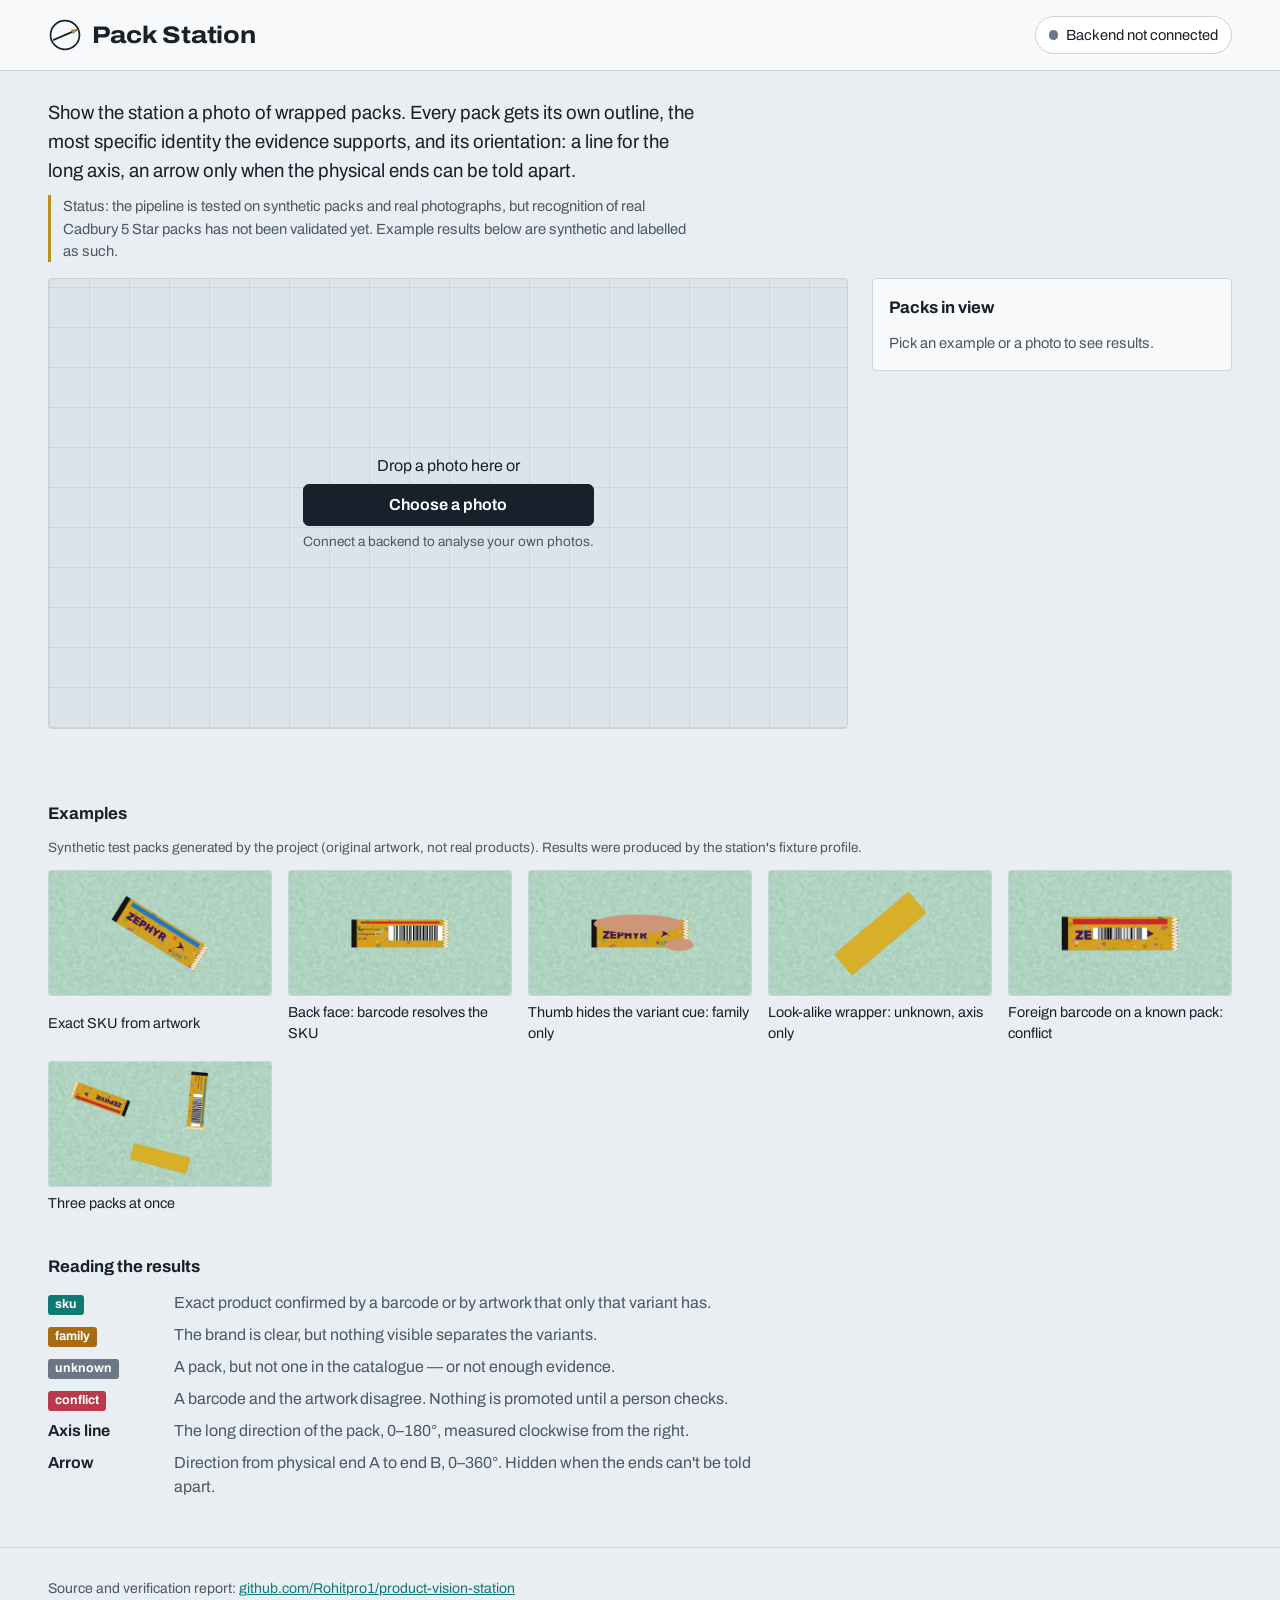
==== frontend/index.html @ 57a4e1ac "Real-data 5 Star training/eval pipeline, static frontend, backend CORS, Render blueprint - pvs.train" ====
<!doctype html>
<html lang="en">
<head>
<meta charset="utf-8">
<meta name="viewport" content="width=device-width, initial-scale=1">
<title>Pack Station — recognition and orientation</title>
<meta name="description" content="Check a photo of wrapped packs: each pack gets its own box, identity level and orientation.">
<link rel="preconnect" href="https://fonts.googleapis.com">
<link rel="preconnect" href="https://fonts.gstatic.com" crossorigin>
<link href="https://fonts.googleapis.com/css2?family=Archivo:wdth,wght@62..125,400..800&display=swap" rel="stylesheet">
<link rel="stylesheet" href="styles.css">
</head>
<body>
<header class="top">
  <div class="brand">
    <svg class="mark" viewBox="0 0 40 40" aria-hidden="true"><circle cx="20" cy="20" r="17" fill="none" stroke="currentColor" stroke-width="2"/><line x1="6" y1="26" x2="34" y2="14" stroke="currentColor" stroke-width="2"/><path d="M34 14 L27 13 L30 19 Z" fill="var(--gold)"/></svg>
    <h1>Pack Station</h1>
  </div>
  <details class="conn" id="conn">
    <summary><span class="dot" id="connDot"></span><span id="connText">Backend not connected</span></summary>
    <form id="connForm" class="conn-form">
      <label for="apiUrl">Backend URL</label>
      <input id="apiUrl" type="url" placeholder="https://your-backend.example.com" autocomplete="off">
      <label for="apiToken">Access token <span class="opt">(if the backend requires one)</span></label>
      <input id="apiToken" type="password" autocomplete="off">
      <div class="row"><button type="submit">Connect</button><button type="button" id="disconnect" class="ghost">Disconnect</button></div>
      <p class="hint" id="connHint">Without a backend you can still explore the saved examples below.</p>
    </form>
  </details>
</header>

<main>
  <section class="intro">
    <p class="lede">Show the station a photo of wrapped packs. Every pack gets its own outline, the most specific identity the evidence supports, and its orientation: a line for the long axis, an arrow only when the physical ends can be told apart.</p>
    <p class="status-note">Status: the pipeline is tested on synthetic packs and real photographs, but recognition of real Cadbury 5 Star packs has not been validated yet. Example results below are synthetic and labelled as such.</p>
  </section>

  <section class="work">
    <div class="stage-wrap">
      <div class="stage" id="stage">
        <canvas id="canvas" width="960" height="540" aria-label="Photo with detected packs"></canvas>
        <div class="drop" id="drop">
          <p>Drop a photo here or</p>
          <label class="pick">Choose a photo<input id="file" type="file" accept="image/jpeg,image/png,image/webp,image/bmp"></label>
          <p class="small" id="dropNote">Connect a backend to analyse your own photos.</p>
        </div>
      </div>
      <div class="frame-meta" id="frameMeta" aria-live="polite"></div>
    </div>

    <aside class="instances" aria-label="Detected packs">
      <h2>Packs in view</h2>
      <ol id="list" class="list"><li class="empty">Pick an example or a photo to see results.</li></ol>
    </aside>
  </section>

  <section class="examples">
    <h2>Examples</h2>
    <p class="small">Synthetic test packs generated by the project (original artwork, not real products). Results were produced by the station's fixture profile.</p>
    <div class="ex-grid" id="examples"></div>
  </section>

  <section class="legend">
    <h2>Reading the results</h2>
    <dl>
      <div><dt><span class="chip sku">sku</span></dt><dd>Exact product confirmed by a barcode or by artwork that only that variant has.</dd></div>
      <div><dt><span class="chip family">family</span></dt><dd>The brand is clear, but nothing visible separates the variants.</dd></div>
      <div><dt><span class="chip unknown">unknown</span></dt><dd>A pack, but not one in the catalogue — or not enough evidence.</dd></div>
      <div><dt><span class="chip conflict">conflict</span></dt><dd>A barcode and the artwork disagree. Nothing is promoted until a person checks.</dd></div>
      <div><dt>Axis line</dt><dd>The long direction of the pack, 0–180°, measured clockwise from the right.</dd></div>
      <div><dt>Arrow</dt><dd>Direction from physical end A to end B, 0–360°. Hidden when the ends can't be told apart.</dd></div>
    </dl>
  </section>
</main>

<footer>
  <p>Source and verification report: <a href="https://github.com/Rohitpro1/product-vision-station">github.com/Rohitpro1/product-vision-station</a></p>
</footer>
<script src="config.js"></script>
<script src="app.js" type="module"></script>
</body>
</html>
---- frontend/styles.css ----
:root {
  --table: #E9EEF2;   /* light-table surface */
  --panel: #F7F9FA;
  --ink: #17212B;
  --ink-2: #4A5866;
  --rule: #C9D3DB;
  --gold: #B8901F;    /* heading / arrow */
  --teal: #0F7A73;    /* sku */
  --amber: #A86A12;   /* family */
  --slate: #6B7785;   /* unknown */
  --rose: #B83A4B;    /* conflict */
  --violet: #5A4FA0;  /* ambiguous */
  --focus: #1F6FD1;
  font-family: "Archivo", system-ui, sans-serif;
  font-variant-numeric: tabular-nums;
}
* { box-sizing: border-box; }
html { color: var(--ink); background: var(--table); }
body { margin: 0; line-height: 1.5; }
a { color: var(--teal); }
:focus-visible { outline: 3px solid var(--focus); outline-offset: 2px; }

.top {
  display: flex; align-items: center; justify-content: space-between; gap: 1rem; flex-wrap: wrap;
  padding: 1rem clamp(1rem, 4vw, 3rem); border-bottom: 1px solid var(--rule); background: var(--panel);
}
.brand { display: flex; align-items: center; gap: .6rem; }
.mark { width: 34px; height: 34px; color: var(--ink); }
h1 { margin: 0; font-size: 1.5rem; font-weight: 750; font-stretch: 112%; letter-spacing: -0.01em; }
h2 { font-size: 1.05rem; font-weight: 700; margin: 0 0 .75rem; }

.conn { position: relative; }
.conn summary { cursor: pointer; list-style: none; display: flex; gap: .5rem; align-items: center; padding: .45rem .8rem;
  border: 1px solid var(--rule); border-radius: 999px; background: #fff; font-size: .92rem; }
.conn summary::-webkit-details-marker { display: none; }
.dot { width: .6rem; height: .6rem; border-radius: 50%; background: var(--slate); }
.dot.ok { background: var(--teal); } .dot.bad { background: var(--rose); }
.conn-form { position: absolute; right: 0; top: calc(100% + .5rem); z-index: 5; width: min(360px, 90vw); padding: 1rem;
  background: #fff; border: 1px solid var(--rule); border-radius: 10px; box-shadow: 0 8px 24px rgba(23,33,43,.12);
  display: grid; gap: .45rem; }
.conn-form label { font-size: .85rem; font-weight: 600; }
.opt { font-weight: 400; color: var(--ink-2); }
input[type=url], input[type=password] { font: inherit; padding: .5rem .6rem; border: 1px solid var(--rule); border-radius: 6px; }
.row { display: flex; gap: .5rem; margin-top: .25rem; }
button, .pick { font: inherit; font-weight: 650; padding: .5rem .9rem; border-radius: 6px; border: 1px solid var(--ink);
  background: var(--ink); color: #fff; cursor: pointer; }
button.ghost { background: transparent; color: var(--ink); }
.hint, .small { font-size: .85rem; color: var(--ink-2); margin: .25rem 0 0; }

main { padding: 0 clamp(1rem, 4vw, 3rem) 3rem; max-width: 1400px; margin: 0 auto; }
.intro { max-width: 72ch; padding: 1.75rem 0 1rem; }
.lede { font-size: 1.2rem; font-stretch: 96%; margin: 0 0 .6rem; }
.status-note { margin: 0; font-size: .92rem; color: var(--ink-2); border-left: 3px solid var(--gold); padding-left: .75rem; }

.work { display: grid; grid-template-columns: minmax(0, 1fr) 360px; gap: 1.5rem; align-items: start; }
.stage-wrap { min-width: 0; }
.stage { position: relative; background: #DCE3E9; border: 1px solid var(--rule); border-radius: 4px; overflow: hidden;
  /* calibration ticks: the station's light table */
  background-image: repeating-linear-gradient(90deg, rgba(23,33,43,.08) 0 1px, transparent 1px 40px),
                    repeating-linear-gradient(0deg, rgba(23,33,43,.08) 0 1px, transparent 1px 40px); }
canvas { display: block; width: 100%; height: auto; }
.drop { position: absolute; inset: 0; display: grid; place-content: center; text-align: center; gap: .4rem; padding: 1rem; }
.drop.hidden { display: none; }
.drop.over { background: rgba(15,122,115,.08); outline: 2px dashed var(--teal); outline-offset: -8px; }
.drop p { margin: 0; }
.pick input { position: absolute; width: 1px; height: 1px; opacity: 0; }
.pick:focus-within { outline: 3px solid var(--focus); outline-offset: 2px; }
.frame-meta { font-size: .85rem; color: var(--ink-2); padding: .5rem 0; min-height: 2rem; }
.frame-meta strong { color: var(--ink); }

.instances { background: var(--panel); border: 1px solid var(--rule); border-radius: 4px; padding: 1rem; }
.list { list-style: none; margin: 0; padding: 0; display: grid; gap: .75rem; }
.list .empty { color: var(--ink-2); font-size: .92rem; }
.inst { display: grid; grid-template-columns: 84px 1fr; gap: .75rem; align-items: center; padding-bottom: .75rem;
  border-bottom: 1px solid var(--rule); }
.inst:last-child { border-bottom: 0; padding-bottom: 0; }
.dial { width: 84px; height: 84px; }
.inst h3 { margin: 0 0 .15rem; font-size: .98rem; font-weight: 700; }
.inst .angles { font-size: .88rem; margin: .1rem 0; }
.inst .why { font-size: .8rem; color: var(--ink-2); margin: 0; }
.chip { display: inline-block; font-size: .78rem; font-weight: 700; padding: .05rem .45rem; border-radius: 3px; color: #fff; }
.chip.sku { background: var(--teal); } .chip.family { background: var(--amber); } .chip.unknown { background: var(--slate); }
.chip.conflict { background: var(--rose); } .chip.ambiguous { background: var(--violet); }

.examples { margin-top: 2.5rem; }
.ex-grid { display: grid; grid-template-columns: repeat(auto-fill, minmax(200px, 1fr)); gap: 1rem; margin-top: .75rem; }
.ex { all: unset; cursor: pointer; display: grid; gap: .35rem; }
.ex img { width: 100%; aspect-ratio: 16/9; object-fit: cover; border: 1px solid var(--rule); border-radius: 3px; }
.ex span { font-size: .9rem; }
.ex[aria-pressed=true] img { outline: 3px solid var(--gold); outline-offset: 2px; }
.ex:focus-visible img { outline: 3px solid var(--focus); outline-offset: 2px; }

.legend { margin-top: 2.5rem; max-width: 80ch; }
.legend dl { display: grid; gap: .5rem; margin: 0; }
.legend dl div { display: grid; grid-template-columns: 110px 1fr; gap: 1rem; }
.legend dt { font-weight: 650; } .legend dd { margin: 0; color: var(--ink-2); }

footer { border-top: 1px solid var(--rule); padding: 1rem clamp(1rem, 4vw, 3rem); font-size: .88rem; color: var(--ink-2); }

@media (max-width: 900px) {
  .work { grid-template-columns: 1fr; }
  .legend dl div { grid-template-columns: 1fr; gap: 0; }
}
@media (prefers-reduced-motion: no-preference) {
  .dial .needle { transition: transform .5s cubic-bezier(.2,.8,.2,1); }
}
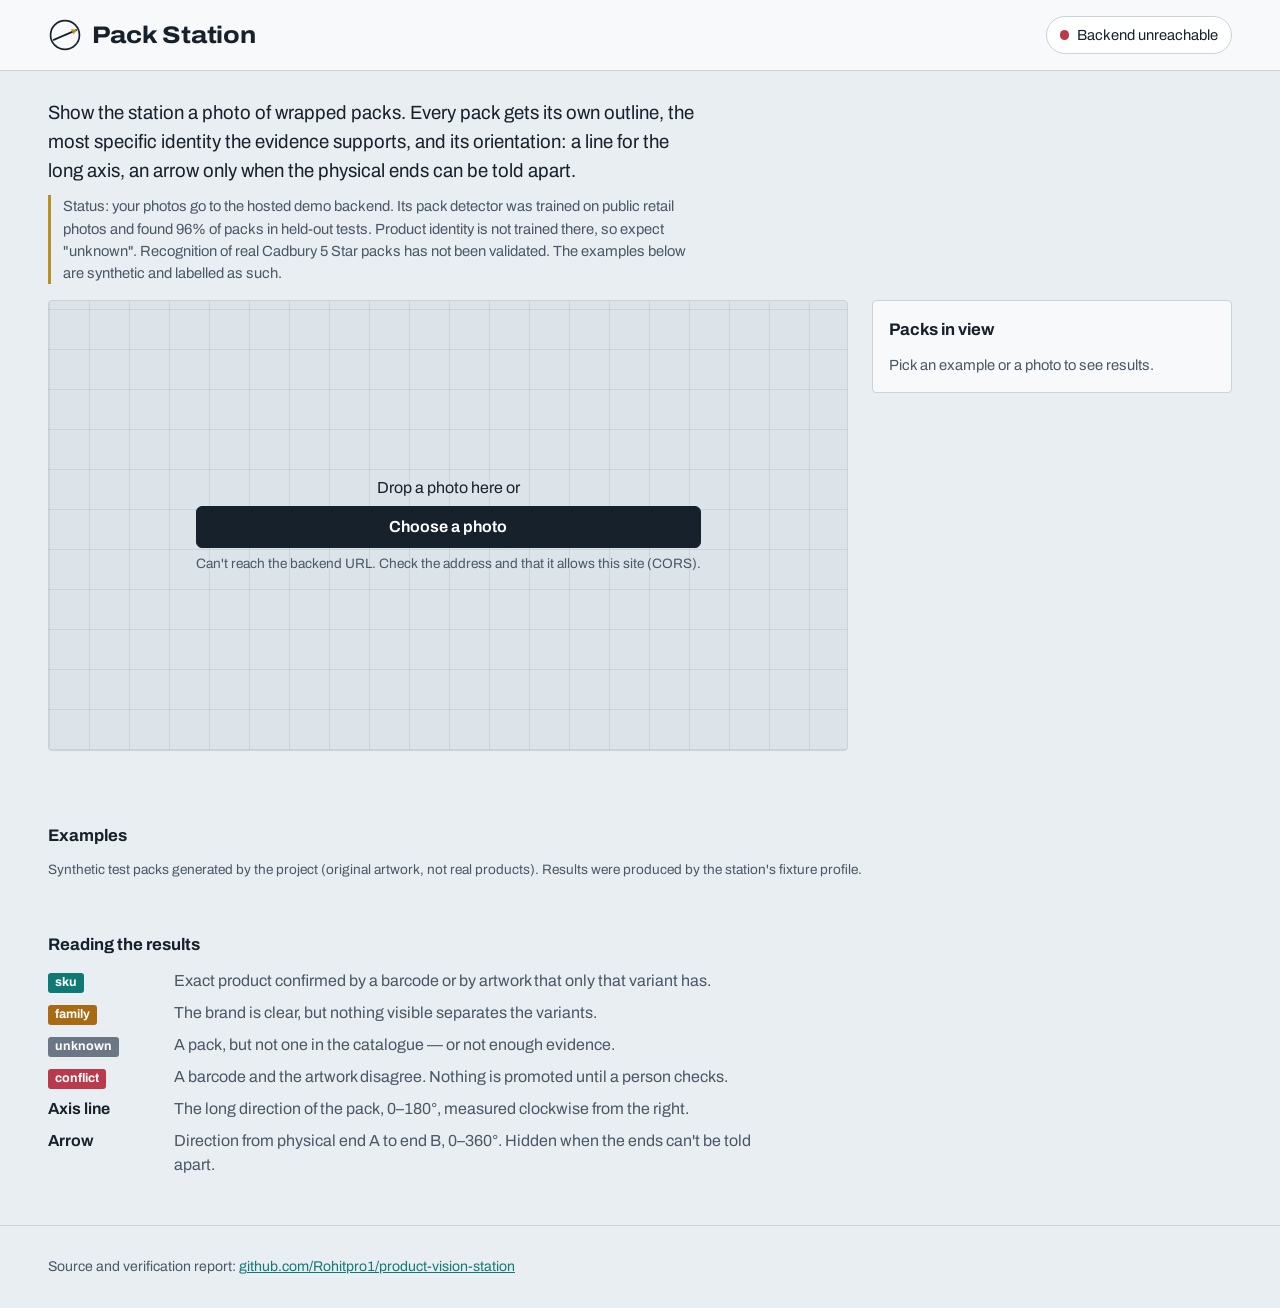
==== commit 641c3f27: "Frontend defaults to the hosted API; Vercel API pinned to 817ad2f + bundle sha256" ====
--- a/frontend/index.html
+++ b/frontend/index.html
@@ -32,7 +32,7 @@
 <main>
   <section class="intro">
     <p class="lede">Show the station a photo of wrapped packs. Every pack gets its own outline, the most specific identity the evidence supports, and its orientation: a line for the long axis, an arrow only when the physical ends can be told apart.</p>
-    <p class="status-note">Status: the pipeline is tested on synthetic packs and real photographs, but recognition of real Cadbury 5 Star packs has not been validated yet. Example results below are synthetic and labelled as such.</p>
+    <p class="status-note">Status: your photos go to the hosted demo backend. Its pack detector was trained on public retail photos and found 96% of packs in held-out tests. Product identity is not trained there, so expect "unknown". Recognition of real Cadbury 5 Star packs has not been validated. The examples below are synthetic and labelled as such.</p>
   </section>
 
   <section class="work">
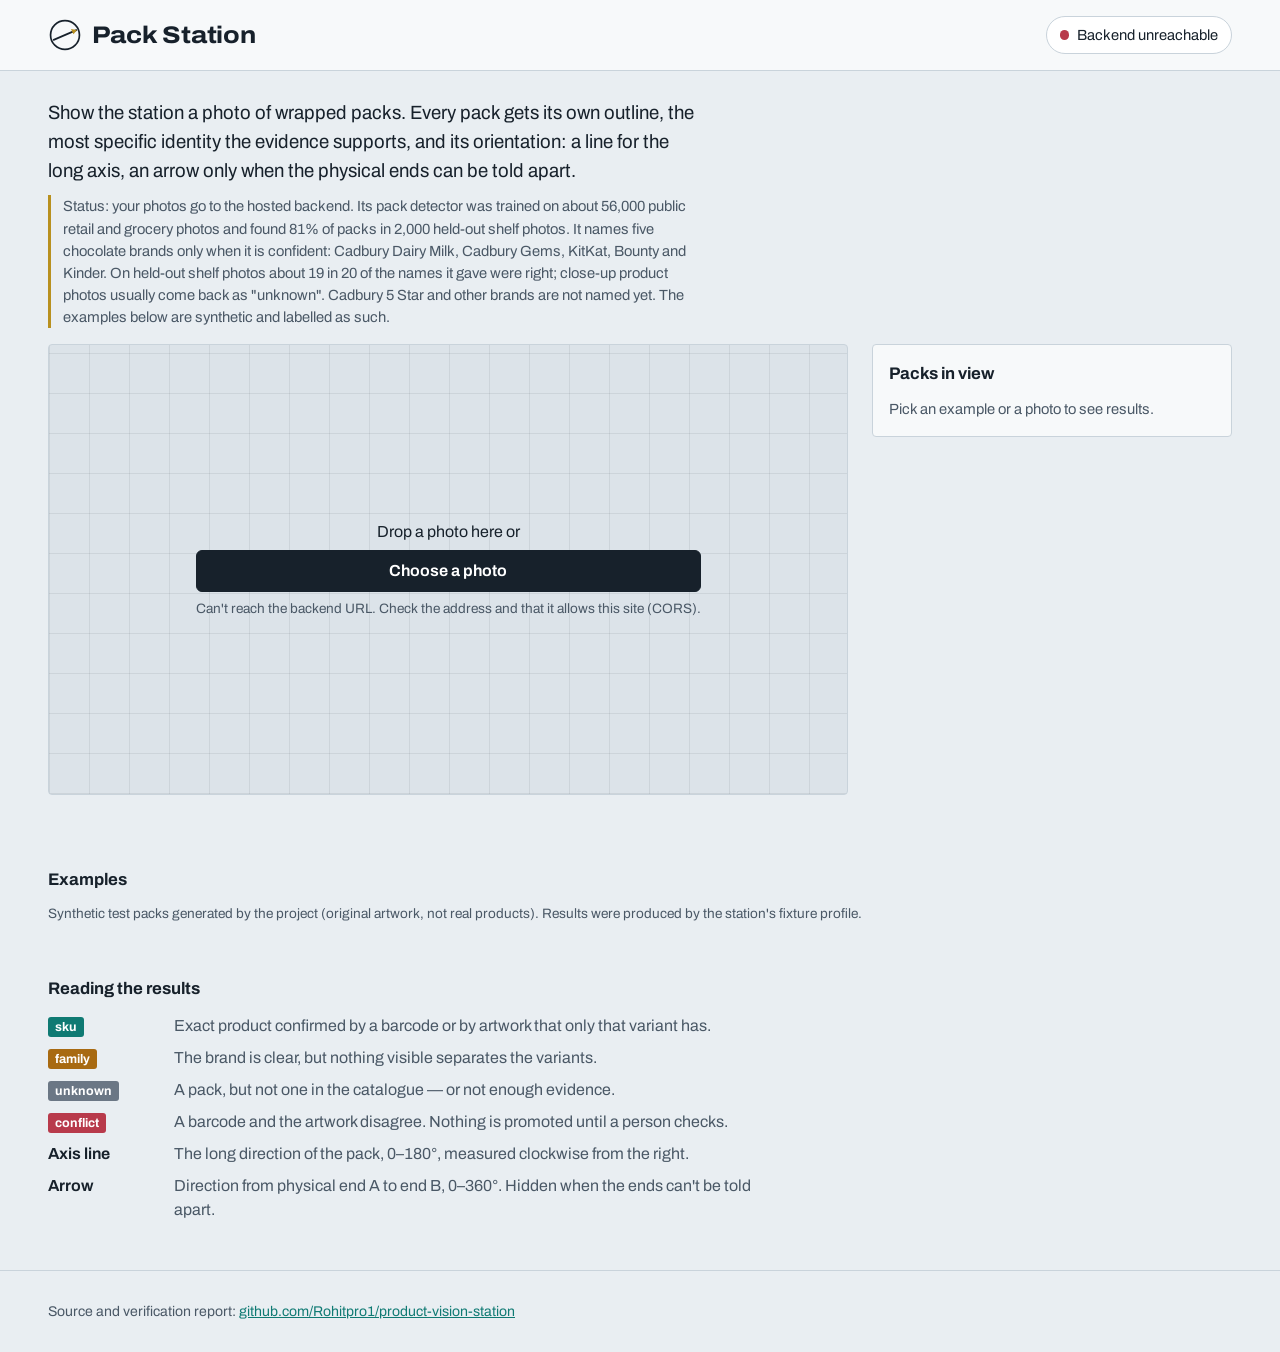
==== commit 0fd61a83: "frontend: show brand names for the five brands the v2 release can name; update status note" ====
--- a/frontend/index.html
+++ b/frontend/index.html
@@ -32,7 +32,7 @@
 <main>
   <section class="intro">
     <p class="lede">Show the station a photo of wrapped packs. Every pack gets its own outline, the most specific identity the evidence supports, and its orientation: a line for the long axis, an arrow only when the physical ends can be told apart.</p>
-    <p class="status-note">Status: your photos go to the hosted demo backend. Its pack detector was trained on public retail photos and found 96% of packs in held-out tests. Product identity is not trained there, so expect "unknown". Recognition of real Cadbury 5 Star packs has not been validated. The examples below are synthetic and labelled as such.</p>
+    <p class="status-note">Status: your photos go to the hosted backend. Its pack detector was trained on about 56,000 public retail and grocery photos and found 81% of packs in 2,000 held-out shelf photos. It names five chocolate brands only when it is confident: Cadbury Dairy Milk, Cadbury Gems, KitKat, Bounty and Kinder. On held-out shelf photos about 19 in 20 of the names it gave were right; close-up product photos usually come back as "unknown". Cadbury 5 Star and other brands are not named yet. The examples below are synthetic and labelled as such.</p>
   </section>
 
   <section class="work">
